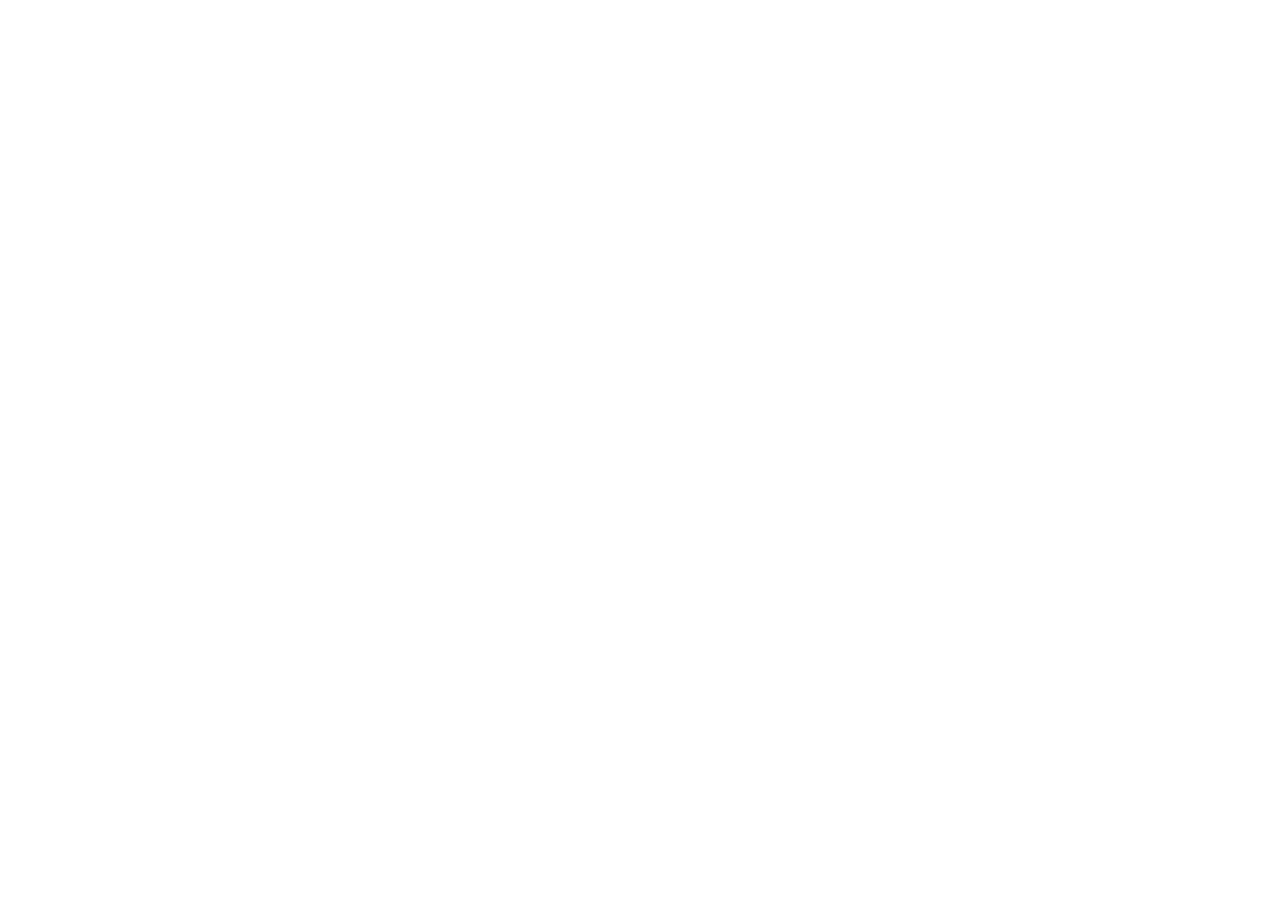
==== src/pages/guia.html @ a49ee5ea "coisas do site" ====
<!DOCTYPE html>
<html lang="en">
<head>
    <meta charset="UTF-8">
    <meta name="viewport" content="width=device-width, initial-scale=1.0">
    <title>Natural Synergy | Tecnologia Inovadora</title>
</head>
<body>
    
</body>
</html>
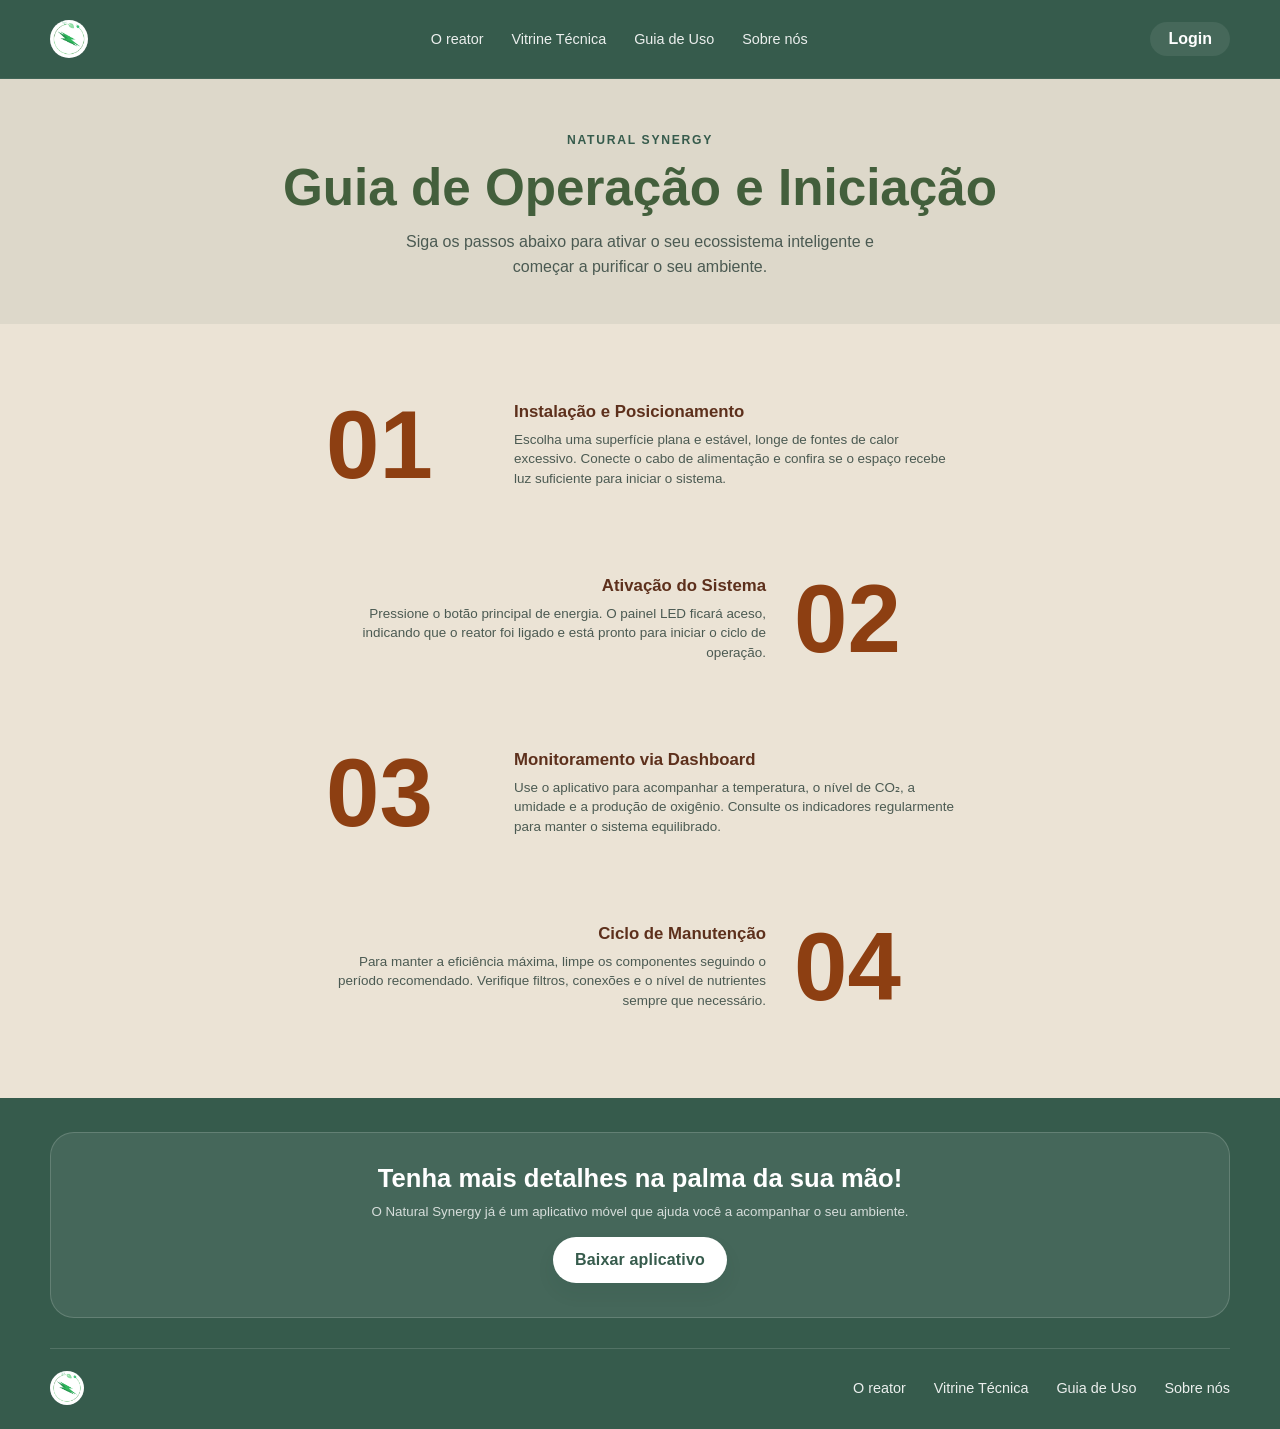
==== commit a907864d: "fui pra rec por excluir o repositório e agora procrastinei até o último momento, lesgoo" ====
--- a/src/pages/guia.html
+++ b/src/pages/guia.html
@@ -1,11 +1,119 @@
 <!DOCTYPE html>
-<html lang="en">
-<head>
-    <meta charset="UTF-8">
-    <meta name="viewport" content="width=device-width, initial-scale=1.0">
-    <title>Natural Synergy | Tecnologia Inovadora</title>
-</head>
-<body>
-    
-</body>
+<html lang="pt-BR">
+    <head>
+        <meta charset="UTF-8" />
+        <meta name="viewport" content="width=device-width, initial-scale=1.0" />
+        <title>Guia de Operação | Natural Synergy</title>
+        <meta
+            name="description"
+            content="Guia de operação e iniciação do sistema Natural Synergy."
+        />
+        <link rel="icon" type="image/png" href="../../assets/imgs/Logo%20%20Natural%20Synergy.png" />
+        <link rel="stylesheet" href="../css/guia.css" />
+    </head>
+
+    <body>
+        <div class="site-header">
+            <div class="container header-inner">
+                <a class="brand" href="../../index.html" aria-label="Natural Synergy logo">
+                    <div class="brand-mark">
+                        <img class="brand-logo" src="../../assets/imgs/Logo  Natural Synergy.png" alt="Natural Synergy logo" />
+                    </div>
+                </a>
+
+                <div class="main-nav">
+                    <a href="reator.html">O reator</a>
+                    <a href="vitrine.html">Vitrine Técnica</a>
+                    <a href="guia.html">Guia de Uso</a>
+                    <a href="sobre.html">Sobre nós</a>
+                </div>
+
+                <a href="login.html" class="header-login">Login</a>
+            </div>
+        </div>
+
+        <main class="guide-page">
+            <section class="guide-intro">
+                <p class="eyebrow">Natural Synergy</p>
+                <h1>Guia de Operação e Iniciação</h1>
+                <p>
+                    Siga os passos abaixo para ativar o seu ecossistema inteligente e
+                    começar a purificar o seu ambiente.
+                </p>
+            </section>
+
+            <section class="guide-steps container">
+                <div class="guide-step">
+                    <div class="step-number">01</div>
+                    <div class="step-content">
+                        <h2>Instalação e Posicionamento</h2>
+                        <p>
+                            Escolha uma superfície plana e estável, longe de fontes de calor
+                            excessivo. Conecte o cabo de alimentação e confira se o espaço
+                            recebe luz suficiente para iniciar o sistema.
+                        </p>
+                    </div>
+                </div>
+
+                <div class="guide-step guide-step-reverse">
+                    <div class="step-number">02</div>
+                    <div class="step-content">
+                        <h2>Ativação do Sistema</h2>
+                        <p>
+                            Pressione o botão principal de energia. O painel LED ficará
+                            aceso, indicando que o reator foi ligado e está pronto para
+                            iniciar o ciclo de operação.
+                        </p>
+                    </div>
+                </div>
+
+                <div class="guide-step">
+                    <div class="step-number">03</div>
+                    <div class="step-content">
+                        <h2>Monitoramento via Dashboard</h2>
+                        <p>
+                            Use o aplicativo para acompanhar a temperatura, o nível de CO₂,
+                            a umidade e a produção de oxigênio. Consulte os indicadores
+                            regularmente para manter o sistema equilibrado.
+                        </p>
+                    </div>
+                </div>
+
+                <div class="guide-step guide-step-reverse">
+                    <div class="step-number">04</div>
+                    <div class="step-content">
+                        <h2>Ciclo de Manutenção</h2>
+                        <p>
+                            Para manter a eficiência máxima, limpe os componentes seguindo
+                            o período recomendado. Verifique filtros, conexões e o nível de
+                            nutrientes sempre que necessário.
+                        </p>
+                    </div>
+                </div>
+            </section>
+        </main>
+
+        <footer class="site-footer">
+            <div class="cta container">
+                <div class="cta-box">
+                    <p>Tenha mais detalhes na palma da sua mão!</p>
+                    <small>O Natural Synergy já é um aplicativo móvel que ajuda você a acompanhar o seu ambiente.</small>
+                    <a href="#" class="btn btn-secondary">Baixar aplicativo</a>
+                </div>
+            </div>
+
+            <div class="container footer-inner">
+                <div class="brand-mark small">
+                    <img class="brand-logo" src="../../assets/imgs/Logo  Natural Synergy.png" alt="Natural Synergy logo" />
+                </div>
+
+                <div class="footer-nav">
+                    <a href="reator.html">O reator</a>
+                    <a href="vitrine.html">Vitrine Técnica</a>
+                    <a href="guia.html">Guia de Uso</a>
+                    <a href="sobre.html">Sobre nós</a>
+                </div>
+            </div>
+        </footer>
+    </body>
 </html>
--- a/src/css/guia.css
+++ b/src/css/guia.css
@@ -0,0 +1,156 @@
+@import url(./global.css);
+
+.guide-page {
+	padding-bottom: 20px;
+}
+
+.guide-intro {
+	padding: 52px 24px 44px;
+	background: rgba(54, 91, 76, 0.08);
+	text-align: center;
+}
+
+.guide-intro .eyebrow {
+	margin-bottom: 10px;
+	color: var(--green-dark);
+	font-size: 0.76rem;
+	font-weight: 700;
+	letter-spacing: 0.14em;
+	text-transform: uppercase;
+}
+
+.guide-intro h1 {
+	margin-bottom: 12px;
+	color: #435f3c;
+	font-size: clamp(2rem, 4vw, 3.2rem);
+	line-height: 1.1;
+}
+
+.guide-intro > p:last-child {
+	max-width: 520px;
+	margin: 0 auto;
+	color: var(--text-soft);
+}
+
+.guide-steps {
+	display: grid;
+	gap: 24px;
+	padding-top: 46px;
+}
+
+.guide-step {
+	display: grid;
+	grid-template-columns: 160px minmax(0, 440px);
+	align-items: center;
+	justify-content: center;
+	gap: 28px;
+	min-height: 150px;
+}
+
+.guide-step-reverse {
+	grid-template-columns: minmax(0, 440px) 160px;
+}
+
+.guide-step-reverse .step-number {
+	grid-column: 2;
+	grid-row: 1;
+}
+
+.guide-step-reverse .step-content {
+	grid-column: 1;
+	grid-row: 1;
+	text-align: right;
+}
+
+.step-number {
+	color: #8d3f12;
+	font-size: clamp(4.5rem, 8vw, 6rem);
+	font-weight: 800;
+	line-height: 0.9;
+}
+
+.step-content h2 {
+	margin-bottom: 8px;
+	color: #5d301c;
+	font-size: 1.05rem;
+}
+
+.step-content p {
+	margin-bottom: 0;
+	color: var(--text-soft);
+	font-size: 0.84rem;
+	line-height: 1.45;
+}
+
+.cta {
+	padding-bottom: 30px;
+}
+
+.cta-box {
+	display: flex;
+	flex-direction: column;
+	align-items: center;
+	text-align: center;
+	padding: 30px 24px 34px;
+	background: rgba(255, 255, 255, 0.08);
+	border: 1px solid rgba(255, 255, 255, 0.16);
+	border-radius: 24px;
+}
+
+.cta-box p {
+	margin-bottom: 10px;
+	color: var(--white);
+	font-size: clamp(1.4rem, 2vw, 2rem);
+	font-weight: 700;
+	line-height: 1.2;
+}
+
+.cta-box small {
+	max-width: 620px;
+	margin-bottom: 18px;
+	color: rgba(255, 255, 255, 0.78);
+}
+
+.site-footer {
+	margin-top: 36px;
+}
+
+@media (max-width: 700px) {
+	.guide-intro {
+		padding: 38px 20px 34px;
+	}
+
+	.guide-steps {
+		gap: 12px;
+		padding-top: 30px;
+	}
+
+	.guide-step,
+	.guide-step-reverse {
+		grid-template-columns: 72px minmax(0, 1fr);
+		gap: 18px;
+		min-height: 130px;
+	}
+
+	.guide-step-reverse .step-number,
+	.guide-step-reverse .step-content {
+		grid-column: auto;
+		grid-row: auto;
+	}
+
+	.guide-step-reverse .step-content {
+		text-align: left;
+	}
+
+	.step-number {
+		font-size: 3.5rem;
+	}
+
+	.step-content h2 {
+		font-size: 0.95rem;
+	}
+
+	.step-content p {
+		font-size: 0.78rem;
+	}
+}
